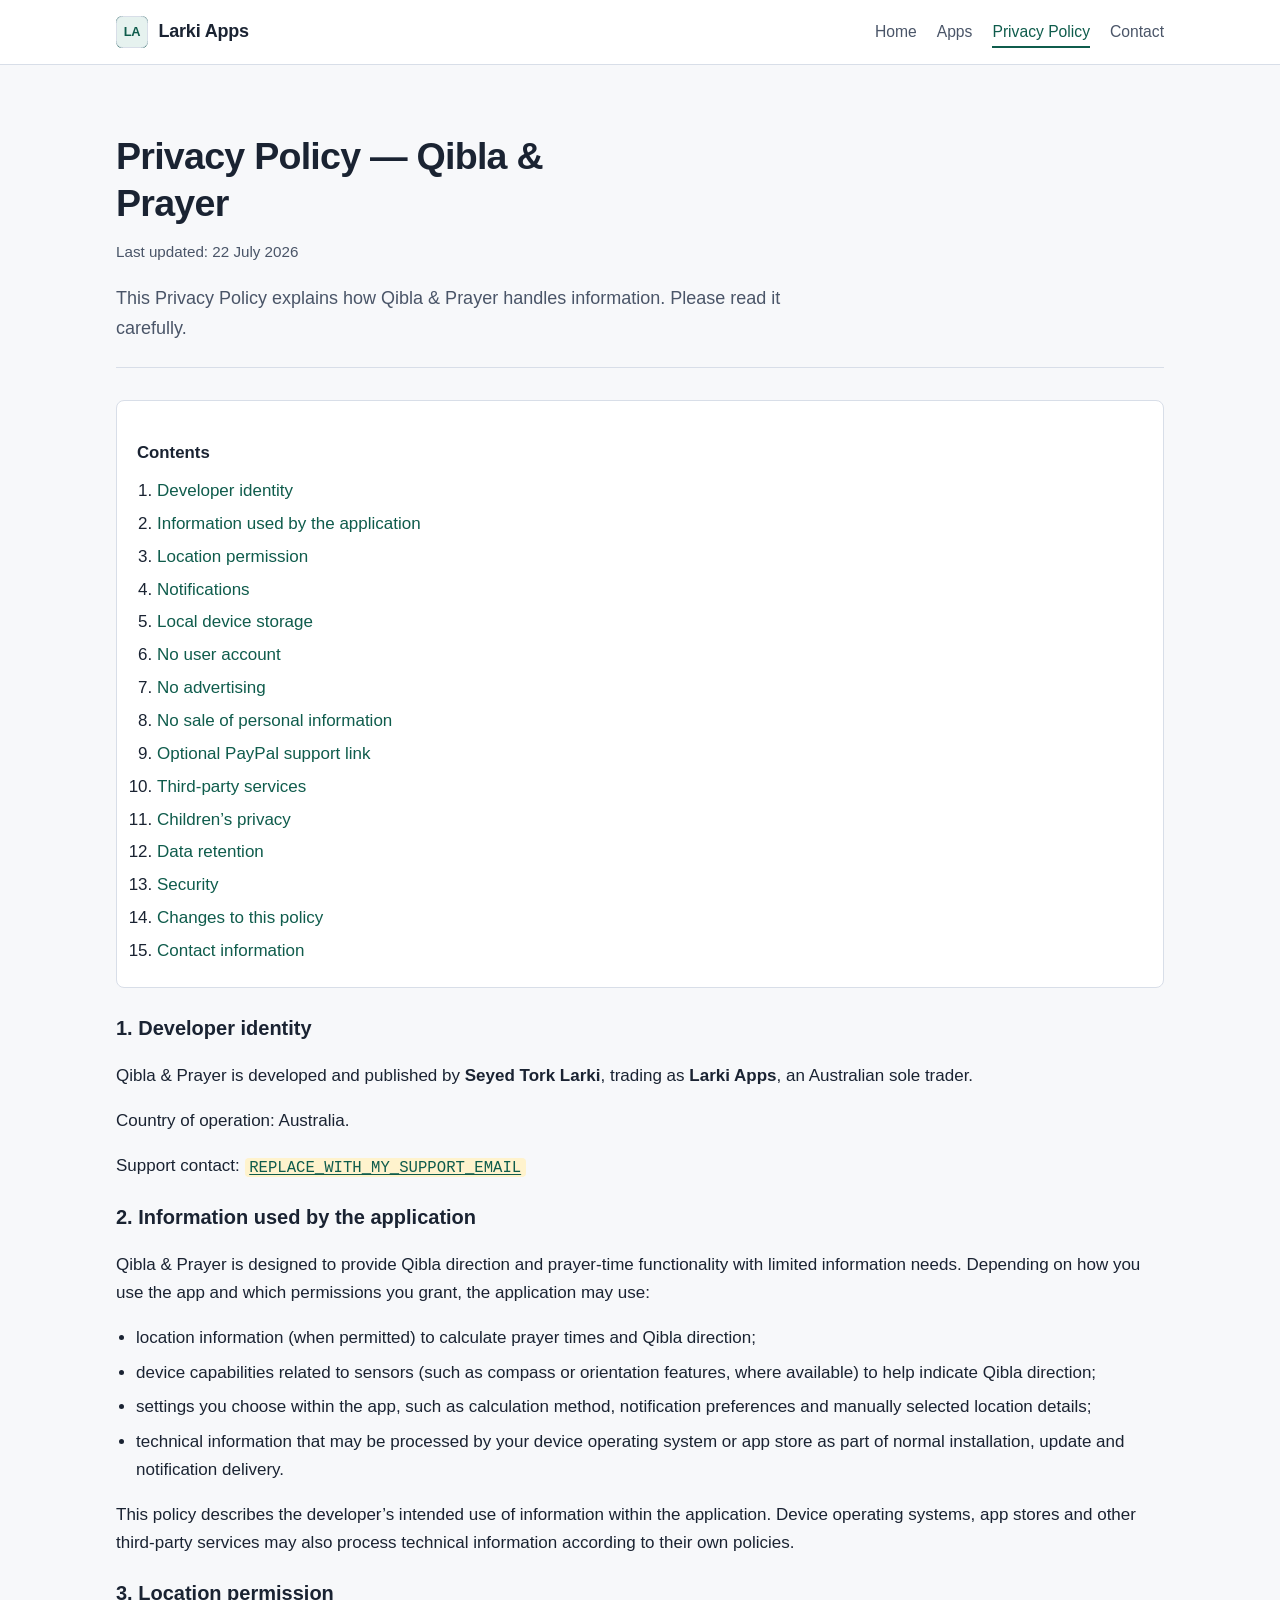
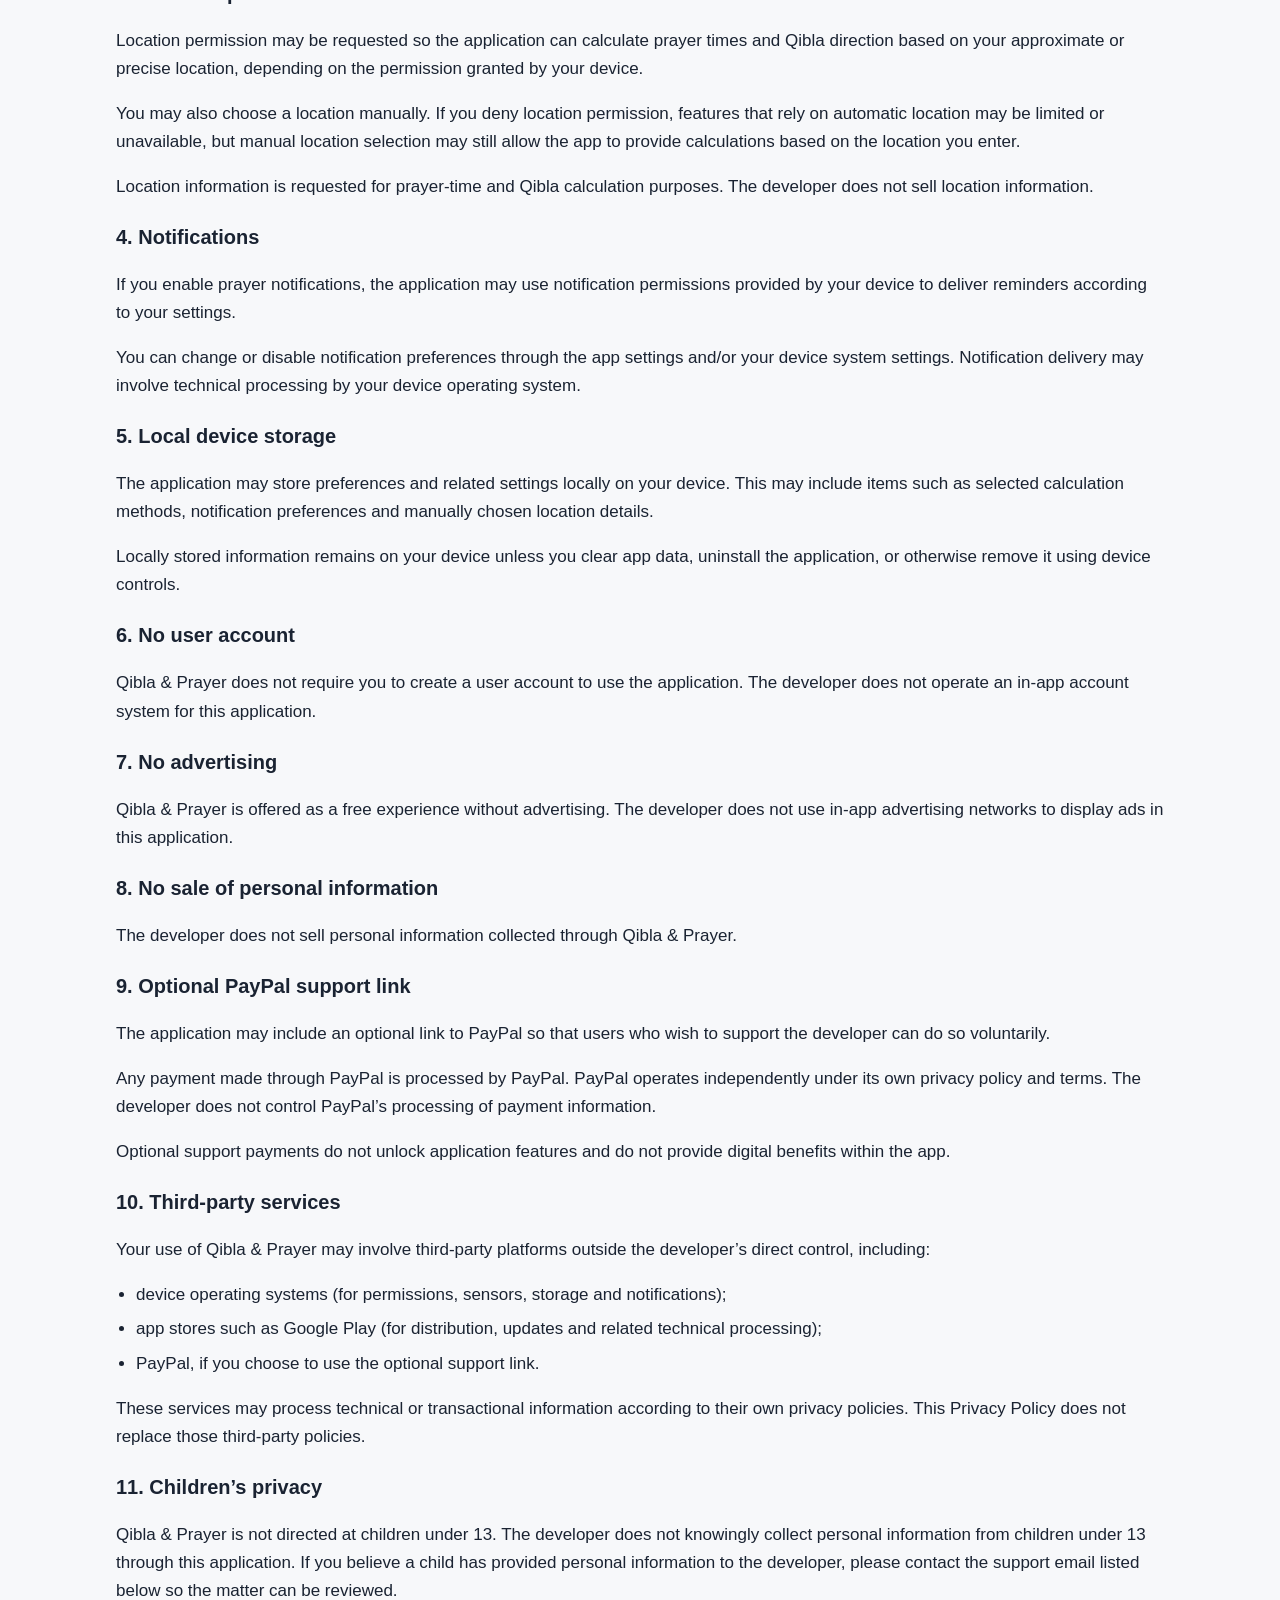
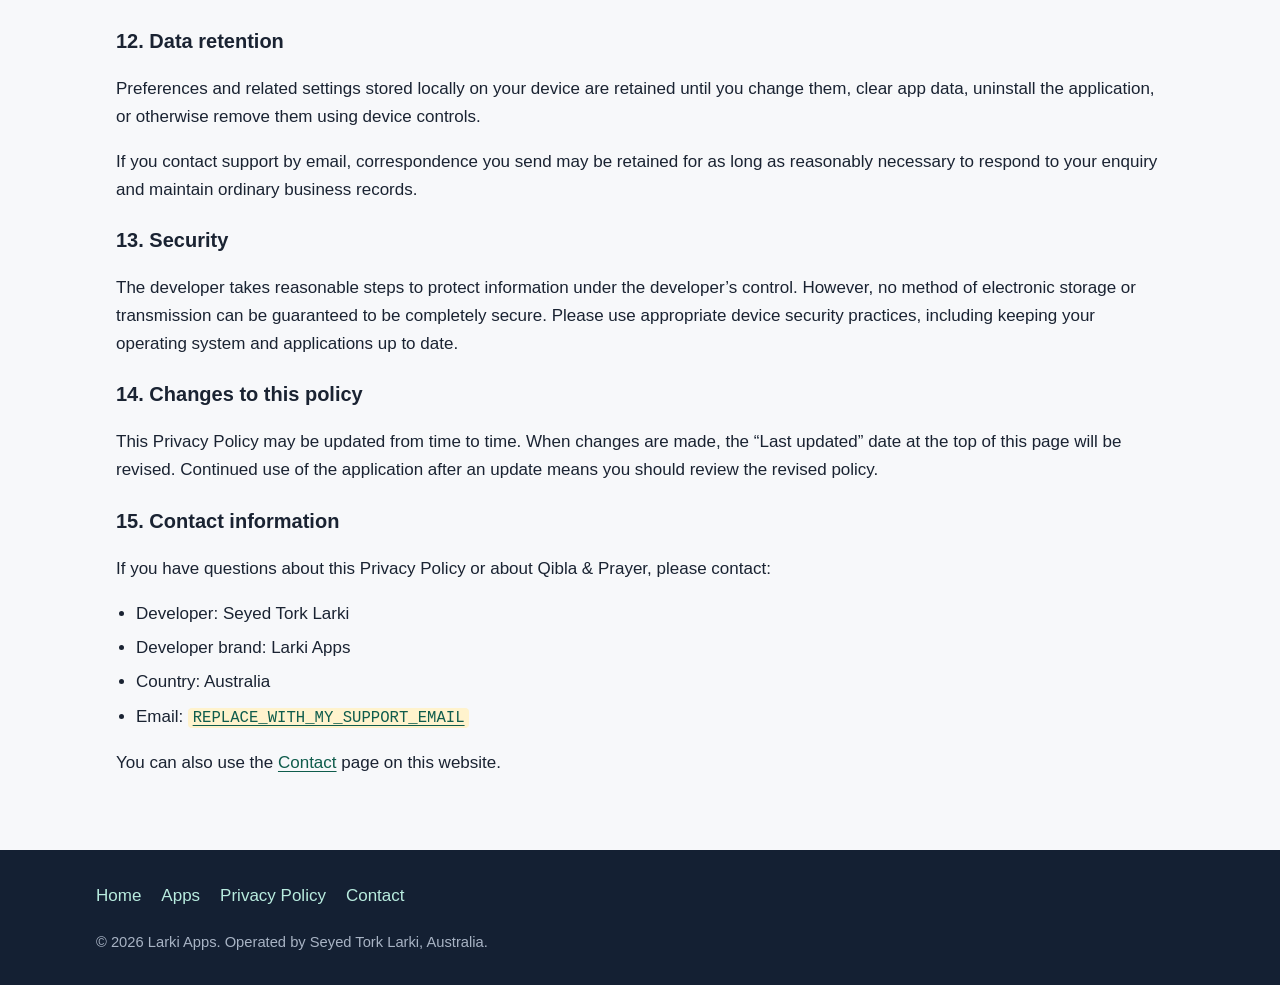
==== privacy-policy.html @ 6a40745f "Initial Larki Apps website Co-authored-by: Cursor <cursoragent@cursor.com>" ====
<!DOCTYPE html>
<html lang="en-AU">
<head>
  <meta charset="utf-8">
  <meta name="viewport" content="width=device-width, initial-scale=1">
  <title>Privacy Policy — Qibla &amp; Prayer | Larki Apps</title>
  <meta name="description" content="Privacy Policy for Qibla &amp; Prayer by Larki Apps. Last updated 22 July 2026. Explains location use, notifications, storage and contact details.">
  <meta name="author" content="Seyed Tork Larki">
  <link rel="canonical" href="privacy-policy.html">

  <meta property="og:type" content="website">
  <meta property="og:title" content="Privacy Policy — Qibla &amp; Prayer">
  <meta property="og:description" content="Privacy Policy for Qibla &amp; Prayer by Larki Apps. Last updated 22 July 2026.">
  <meta property="og:image" content="assets/qibla_app_icon.png">
  <meta property="og:locale" content="en_AU">
  <meta name="twitter:card" content="summary">
  <meta name="twitter:title" content="Privacy Policy — Qibla &amp; Prayer">
  <meta name="twitter:description" content="Privacy Policy for Qibla &amp; Prayer by Larki Apps.">

  <link rel="icon" href="assets/qibla_app_icon.png" type="image/png">
  <link rel="stylesheet" href="styles.css">
</head>
<body>
  <a class="skip-link" href="#main">Skip to content</a>

  <header class="site-header">
    <div class="header-inner">
      <a class="brand" href="index.html">
        <span class="brand-mark" aria-hidden="true">
          <img class="brand-mark-img" src="assets/qibla_app_icon.png" alt="" data-fallback="LA" width="32" height="32">
        </span>
        <span>Larki Apps</span>
      </a>
      <button class="nav-toggle" type="button" aria-controls="site-nav" aria-expanded="false" aria-label="Open menu">Menu</button>
      <nav class="site-nav" id="site-nav" aria-label="Primary">
        <ul>
          <li><a href="index.html">Home</a></li>
          <li><a href="apps.html">Apps</a></li>
          <li><a href="privacy-policy.html" aria-current="page">Privacy Policy</a></li>
          <li><a href="contact.html">Contact</a></li>
        </ul>
      </nav>
    </div>
  </header>

  <main id="main">
    <div class="container policy">
      <header class="page-hero">
        <h1>Privacy Policy — Qibla &amp; Prayer</h1>
        <p class="meta-line">Last updated: 22 July 2026</p>
        <p class="lead">This Privacy Policy explains how Qibla &amp; Prayer handles information. Please read it carefully.</p>
      </header>

      <nav class="policy-toc" aria-label="Privacy policy contents">
        <h2>Contents</h2>
        <ol>
          <li><a href="#developer-identity">Developer identity</a></li>
          <li><a href="#information-used">Information used by the application</a></li>
          <li><a href="#location">Location permission</a></li>
          <li><a href="#notifications">Notifications</a></li>
          <li><a href="#local-storage">Local device storage</a></li>
          <li><a href="#no-account">No user account</a></li>
          <li><a href="#no-advertising">No advertising</a></li>
          <li><a href="#no-sale">No sale of personal information</a></li>
          <li><a href="#paypal">Optional PayPal support link</a></li>
          <li><a href="#third-parties">Third-party services</a></li>
          <li><a href="#children">Children’s privacy</a></li>
          <li><a href="#retention">Data retention</a></li>
          <li><a href="#security">Security</a></li>
          <li><a href="#changes">Changes to this policy</a></li>
          <li><a href="#contact">Contact information</a></li>
        </ol>
      </nav>

      <section id="developer-identity" aria-labelledby="developer-identity-heading">
        <h2 id="developer-identity-heading">1. Developer identity</h2>
        <p>Qibla &amp; Prayer is developed and published by <strong>Seyed Tork Larki</strong>, trading as <strong>Larki Apps</strong>, an Australian sole trader.</p>
        <p>Country of operation: Australia.</p>
        <p>Support contact: <a href="mailto:REPLACE_WITH_MY_SUPPORT_EMAIL"><span class="replace-me">REPLACE_WITH_MY_SUPPORT_EMAIL</span></a></p>
      </section>

      <section id="information-used" aria-labelledby="information-used-heading">
        <h2 id="information-used-heading">2. Information used by the application</h2>
        <p>Qibla &amp; Prayer is designed to provide Qibla direction and prayer-time functionality with limited information needs. Depending on how you use the app and which permissions you grant, the application may use:</p>
        <ul>
          <li>location information (when permitted) to calculate prayer times and Qibla direction;</li>
          <li>device capabilities related to sensors (such as compass or orientation features, where available) to help indicate Qibla direction;</li>
          <li>settings you choose within the app, such as calculation method, notification preferences and manually selected location details;</li>
          <li>technical information that may be processed by your device operating system or app store as part of normal installation, update and notification delivery.</li>
        </ul>
        <p>This policy describes the developer’s intended use of information within the application. Device operating systems, app stores and other third-party services may also process technical information according to their own policies.</p>
      </section>

      <section id="location" aria-labelledby="location-heading">
        <h2 id="location-heading">3. Location permission</h2>
        <p>Location permission may be requested so the application can calculate prayer times and Qibla direction based on your approximate or precise location, depending on the permission granted by your device.</p>
        <p>You may also choose a location manually. If you deny location permission, features that rely on automatic location may be limited or unavailable, but manual location selection may still allow the app to provide calculations based on the location you enter.</p>
        <p>Location information is requested for prayer-time and Qibla calculation purposes. The developer does not sell location information.</p>
      </section>

      <section id="notifications" aria-labelledby="notifications-heading">
        <h2 id="notifications-heading">4. Notifications</h2>
        <p>If you enable prayer notifications, the application may use notification permissions provided by your device to deliver reminders according to your settings.</p>
        <p>You can change or disable notification preferences through the app settings and/or your device system settings. Notification delivery may involve technical processing by your device operating system.</p>
      </section>

      <section id="local-storage" aria-labelledby="local-storage-heading">
        <h2 id="local-storage-heading">5. Local device storage</h2>
        <p>The application may store preferences and related settings locally on your device. This may include items such as selected calculation methods, notification preferences and manually chosen location details.</p>
        <p>Locally stored information remains on your device unless you clear app data, uninstall the application, or otherwise remove it using device controls.</p>
      </section>

      <section id="no-account" aria-labelledby="no-account-heading">
        <h2 id="no-account-heading">6. No user account</h2>
        <p>Qibla &amp; Prayer does not require you to create a user account to use the application. The developer does not operate an in-app account system for this application.</p>
      </section>

      <section id="no-advertising" aria-labelledby="no-advertising-heading">
        <h2 id="no-advertising-heading">7. No advertising</h2>
        <p>Qibla &amp; Prayer is offered as a free experience without advertising. The developer does not use in-app advertising networks to display ads in this application.</p>
      </section>

      <section id="no-sale" aria-labelledby="no-sale-heading">
        <h2 id="no-sale-heading">8. No sale of personal information</h2>
        <p>The developer does not sell personal information collected through Qibla &amp; Prayer.</p>
      </section>

      <section id="paypal" aria-labelledby="paypal-heading">
        <h2 id="paypal-heading">9. Optional PayPal support link</h2>
        <p>The application may include an optional link to PayPal so that users who wish to support the developer can do so voluntarily.</p>
        <p>Any payment made through PayPal is processed by PayPal. PayPal operates independently under its own privacy policy and terms. The developer does not control PayPal’s processing of payment information.</p>
        <p>Optional support payments do not unlock application features and do not provide digital benefits within the app.</p>
      </section>

      <section id="third-parties" aria-labelledby="third-parties-heading">
        <h2 id="third-parties-heading">10. Third-party services</h2>
        <p>Your use of Qibla &amp; Prayer may involve third-party platforms outside the developer’s direct control, including:</p>
        <ul>
          <li>device operating systems (for permissions, sensors, storage and notifications);</li>
          <li>app stores such as Google Play (for distribution, updates and related technical processing);</li>
          <li>PayPal, if you choose to use the optional support link.</li>
        </ul>
        <p>These services may process technical or transactional information according to their own privacy policies. This Privacy Policy does not replace those third-party policies.</p>
      </section>

      <section id="children" aria-labelledby="children-heading">
        <h2 id="children-heading">11. Children’s privacy</h2>
        <p>Qibla &amp; Prayer is not directed at children under 13. The developer does not knowingly collect personal information from children under 13 through this application. If you believe a child has provided personal information to the developer, please contact the support email listed below so the matter can be reviewed.</p>
      </section>

      <section id="retention" aria-labelledby="retention-heading">
        <h2 id="retention-heading">12. Data retention</h2>
        <p>Preferences and related settings stored locally on your device are retained until you change them, clear app data, uninstall the application, or otherwise remove them using device controls.</p>
        <p>If you contact support by email, correspondence you send may be retained for as long as reasonably necessary to respond to your enquiry and maintain ordinary business records.</p>
      </section>

      <section id="security" aria-labelledby="security-heading">
        <h2 id="security-heading">13. Security</h2>
        <p>The developer takes reasonable steps to protect information under the developer’s control. However, no method of electronic storage or transmission can be guaranteed to be completely secure. Please use appropriate device security practices, including keeping your operating system and applications up to date.</p>
      </section>

      <section id="changes" aria-labelledby="changes-heading">
        <h2 id="changes-heading">14. Changes to this policy</h2>
        <p>This Privacy Policy may be updated from time to time. When changes are made, the “Last updated” date at the top of this page will be revised. Continued use of the application after an update means you should review the revised policy.</p>
      </section>

      <section id="contact" aria-labelledby="contact-heading">
        <h2 id="contact-heading">15. Contact information</h2>
        <p>If you have questions about this Privacy Policy or about Qibla &amp; Prayer, please contact:</p>
        <ul>
          <li>Developer: Seyed Tork Larki</li>
          <li>Developer brand: Larki Apps</li>
          <li>Country: Australia</li>
          <li>Email: <a href="mailto:REPLACE_WITH_MY_SUPPORT_EMAIL"><span class="replace-me">REPLACE_WITH_MY_SUPPORT_EMAIL</span></a></li>
        </ul>
        <p>You can also use the <a href="contact.html">Contact</a> page on this website.</p>
      </section>
    </div>
  </main>

  <footer class="site-footer">
    <div class="footer-inner">
      <nav class="footer-nav" aria-label="Footer">
        <ul>
          <li><a href="index.html">Home</a></li>
          <li><a href="apps.html">Apps</a></li>
          <li><a href="privacy-policy.html">Privacy Policy</a></li>
          <li><a href="contact.html">Contact</a></li>
        </ul>
      </nav>
      <p class="footer-copy">&copy; 2026 Larki Apps. Operated by Seyed Tork Larki, Australia.</p>
    </div>
  </footer>

  <script src="script.js" defer></script>
</body>
</html>
---- styles.css ----
/* Larki Apps — publisher website
   Plain CSS only. System fonts. No external dependencies. */

:root {
  --color-bg: #f7f8fa;
  --color-surface: #ffffff;
  --color-text: #1a2332;
  --color-text-muted: #4a5568;
  --color-border: #d8dee8;
  --color-accent: #0f5c4c;
  --color-accent-hover: #0a4338;
  --color-accent-soft: #e6f2ef;
  --color-focus: #1a6bff;
  --color-disclaimer-bg: #f4f1e8;
  --color-disclaimer-border: #c4b89a;
  --max-width: 68rem;
  --header-height: 4rem;
  --radius: 0.5rem;
  --shadow: 0 1px 2px rgba(26, 35, 50, 0.06), 0 4px 12px rgba(26, 35, 50, 0.04);
  --font: "Segoe UI", "Helvetica Neue", Arial, sans-serif;
  --font-mono: ui-monospace, "Cascadia Code", "Segoe UI Mono", Consolas, monospace;
}

*,
*::before,
*::after {
  box-sizing: border-box;
}

html {
  scroll-behavior: smooth;
}

body {
  margin: 0;
  font-family: var(--font);
  font-size: 1.0625rem;
  line-height: 1.65;
  color: var(--color-text);
  background: var(--color-bg);
  min-height: 100vh;
  display: flex;
  flex-direction: column;
}

img {
  max-width: 100%;
  height: auto;
  display: block;
}

a {
  color: var(--color-accent);
  text-decoration-thickness: 1px;
  text-underline-offset: 0.15em;
}

a:hover {
  color: var(--color-accent-hover);
}

a:focus-visible,
button:focus-visible,
.nav-toggle:focus-visible {
  outline: 3px solid var(--color-focus);
  outline-offset: 2px;
}

.skip-link {
  position: absolute;
  left: 0.75rem;
  top: -3rem;
  z-index: 1000;
  padding: 0.5rem 0.85rem;
  background: var(--color-text);
  color: #fff;
  border-radius: var(--radius);
  text-decoration: none;
}

.skip-link:focus {
  top: 0.75rem;
}

/* Header & navigation */

.site-header {
  position: sticky;
  top: 0;
  z-index: 100;
  background: rgba(255, 255, 255, 0.96);
  border-bottom: 1px solid var(--color-border);
  backdrop-filter: blur(6px);
}

.header-inner {
  max-width: var(--max-width);
  margin: 0 auto;
  padding: 0 1.25rem;
  min-height: var(--header-height);
  display: flex;
  align-items: center;
  justify-content: space-between;
  gap: 1rem;
}

.brand {
  display: inline-flex;
  align-items: center;
  gap: 0.65rem;
  color: var(--color-text);
  text-decoration: none;
  font-weight: 700;
  font-size: 1.125rem;
  letter-spacing: -0.01em;
}

.brand:hover {
  color: var(--color-accent);
}

.brand-mark {
  width: 2rem;
  height: 2rem;
  border-radius: 0.4rem;
  background: var(--color-accent);
  color: #fff;
  display: inline-flex;
  align-items: center;
  justify-content: center;
  font-size: 0.85rem;
  font-weight: 700;
  flex-shrink: 0;
}

.brand-mark img {
  width: 100%;
  height: 100%;
  object-fit: cover;
  border-radius: inherit;
}

.nav-toggle {
  display: none;
  background: var(--color-surface);
  border: 1px solid var(--color-border);
  border-radius: var(--radius);
  padding: 0.45rem 0.7rem;
  font: inherit;
  font-size: 0.95rem;
  color: var(--color-text);
  cursor: pointer;
}

.site-nav ul {
  list-style: none;
  margin: 0;
  padding: 0;
  display: flex;
  flex-wrap: wrap;
  gap: 0.25rem 1.25rem;
}

.site-nav a {
  color: var(--color-text-muted);
  text-decoration: none;
  font-weight: 500;
  font-size: 0.98rem;
  padding: 0.35rem 0;
  border-bottom: 2px solid transparent;
}

.site-nav a:hover,
.site-nav a[aria-current="page"] {
  color: var(--color-accent);
  border-bottom-color: var(--color-accent);
}

/* Layout */

main {
  flex: 1;
}

.container {
  max-width: var(--max-width);
  margin: 0 auto;
  padding: 2rem 1.25rem 3.5rem;
}

.page-hero {
  padding: 2.25rem 0 1.5rem;
  border-bottom: 1px solid var(--color-border);
  margin-bottom: 2rem;
}

.page-hero h1 {
  margin: 0 0 0.75rem;
  font-size: clamp(1.75rem, 4vw, 2.35rem);
  line-height: 1.25;
  letter-spacing: -0.02em;
  max-width: 22ch;
}

.page-hero.wide h1 {
  max-width: 28ch;
}

.lead {
  margin: 0;
  font-size: 1.125rem;
  color: var(--color-text-muted);
  max-width: 42rem;
}

.section {
  margin-bottom: 2.5rem;
}

.section h2 {
  margin: 0 0 0.85rem;
  font-size: 1.35rem;
  letter-spacing: -0.015em;
}

.section p {
  margin: 0 0 1rem;
  color: var(--color-text);
}

.section p:last-child {
  margin-bottom: 0;
}

.meta-line {
  margin: 0 0 1.25rem;
  color: var(--color-text-muted);
  font-size: 0.95rem;
}

/* Cards & featured app */

.card-grid {
  display: grid;
  gap: 1.25rem;
  grid-template-columns: 1fr;
}

@media (min-width: 640px) {
  .card-grid {
    grid-template-columns: repeat(2, 1fr);
  }
}

@media (min-width: 960px) {
  .card-grid.three {
    grid-template-columns: repeat(3, 1fr);
  }
}

.card {
  background: var(--color-surface);
  border: 1px solid var(--color-border);
  border-radius: var(--radius);
  padding: 1.35rem;
  box-shadow: var(--shadow);
}

.app-card {
  display: flex;
  flex-direction: column;
  gap: 1rem;
  height: 100%;
}

.app-card-header {
  display: flex;
  gap: 1rem;
  align-items: flex-start;
}

.app-icon,
.app-icon-placeholder {
  width: 4.5rem;
  height: 4.5rem;
  border-radius: 1rem;
  flex-shrink: 0;
  background: var(--color-accent-soft);
  border: 1px solid var(--color-border);
  object-fit: cover;
}

.app-icon-placeholder {
  display: flex;
  align-items: center;
  justify-content: center;
  color: var(--color-accent);
  font-weight: 700;
  font-size: 0.8rem;
  text-align: center;
  padding: 0.35rem;
  line-height: 1.2;
}

.app-card h3 {
  margin: 0 0 0.35rem;
  font-size: 1.2rem;
}

.app-card .app-tagline {
  margin: 0;
  color: var(--color-text-muted);
  font-size: 0.98rem;
}

.app-card .app-body {
  flex: 1;
  margin: 0;
  color: var(--color-text-muted);
  font-size: 0.98rem;
}

.featured-app {
  display: grid;
  gap: 1.5rem;
  background: var(--color-surface);
  border: 1px solid var(--color-border);
  border-radius: var(--radius);
  padding: 1.5rem;
  box-shadow: var(--shadow);
}

@media (min-width: 768px) {
  .featured-app {
    grid-template-columns: auto 1fr;
    align-items: start;
  }
}

.featured-app .app-icon,
.featured-app .app-icon-placeholder {
  width: 5.5rem;
  height: 5.5rem;
}

.featured-app h2 {
  margin: 0 0 0.4rem;
  font-size: 1.45rem;
}

.business-box {
  background: var(--color-accent-soft);
  border: 1px solid #c5ddd6;
  border-radius: var(--radius);
  padding: 1.25rem 1.4rem;
}

.business-box h2 {
  margin-top: 0;
}

.business-box dl {
  margin: 0;
  display: grid;
  gap: 0.65rem;
}

.business-box dt {
  font-weight: 650;
  font-size: 0.85rem;
  text-transform: uppercase;
  letter-spacing: 0.04em;
  color: var(--color-text-muted);
}

.business-box dd {
  margin: 0.15rem 0 0;
}

/* Buttons */

.btn-row {
  display: flex;
  flex-wrap: wrap;
  gap: 0.75rem;
  margin-top: 1.15rem;
}

.btn {
  display: inline-flex;
  align-items: center;
  justify-content: center;
  gap: 0.4rem;
  padding: 0.65rem 1.15rem;
  border-radius: var(--radius);
  font: inherit;
  font-weight: 600;
  font-size: 0.98rem;
  text-decoration: none;
  border: 1px solid transparent;
  cursor: pointer;
  line-height: 1.3;
}

.btn-primary {
  background: var(--color-accent);
  color: #fff;
}

.btn-primary:hover {
  background: var(--color-accent-hover);
  color: #fff;
}

.btn-secondary {
  background: var(--color-surface);
  color: var(--color-text);
  border-color: var(--color-border);
}

.btn-secondary:hover {
  border-color: var(--color-accent);
  color: var(--color-accent);
}

/* Feature list */

.feature-list {
  margin: 0;
  padding: 0;
  list-style: none;
  display: grid;
  gap: 0.65rem;
}

.feature-list li {
  position: relative;
  padding: 0.75rem 0.9rem 0.75rem 2.4rem;
  background: var(--color-surface);
  border: 1px solid var(--color-border);
  border-radius: var(--radius);
}

.feature-list li::before {
  content: "";
  position: absolute;
  left: 0.9rem;
  top: 1.15rem;
  width: 0.55rem;
  height: 0.55rem;
  border-radius: 50%;
  background: var(--color-accent);
}

.disclaimer {
  background: var(--color-disclaimer-bg);
  border: 1px solid var(--color-disclaimer-border);
  border-left: 4px solid #8a7340;
  border-radius: var(--radius);
  padding: 1.1rem 1.25rem;
}

.disclaimer h2,
.disclaimer h3 {
  margin: 0 0 0.5rem;
  font-size: 1.05rem;
}

.disclaimer p {
  margin: 0;
  color: var(--color-text);
}

/* Screenshot gallery */

.gallery {
  display: grid;
  gap: 1rem;
  grid-template-columns: 1fr;
}

@media (min-width: 560px) {
  .gallery {
    grid-template-columns: repeat(2, 1fr);
  }
}

@media (min-width: 900px) {
  .gallery {
    grid-template-columns: repeat(3, 1fr);
  }
}

.gallery figure {
  margin: 0;
  background: var(--color-surface);
  border: 1px solid var(--color-border);
  border-radius: var(--radius);
  overflow: hidden;
  box-shadow: var(--shadow);
}

.gallery img,
.gallery .image-placeholder {
  width: 100%;
  aspect-ratio: 9 / 16;
  object-fit: cover;
  background: linear-gradient(160deg, #e8eef2 0%, #d5e0e8 100%);
}

.gallery .image-placeholder {
  display: flex;
  align-items: center;
  justify-content: center;
  color: var(--color-text-muted);
  font-size: 0.95rem;
  text-align: center;
  padding: 1rem;
}

.gallery figcaption {
  padding: 0.65rem 0.85rem;
  font-size: 0.9rem;
  color: var(--color-text-muted);
  border-top: 1px solid var(--color-border);
}

/* Contact */

.contact-list {
  margin: 0;
  padding: 0;
  list-style: none;
  display: grid;
  gap: 1rem;
  max-width: 36rem;
}

.contact-list li {
  background: var(--color-surface);
  border: 1px solid var(--color-border);
  border-radius: var(--radius);
  padding: 1rem 1.15rem;
  box-shadow: var(--shadow);
}

.contact-list .label {
  display: block;
  font-size: 0.8rem;
  font-weight: 650;
  text-transform: uppercase;
  letter-spacing: 0.04em;
  color: var(--color-text-muted);
  margin-bottom: 0.25rem;
}

.contact-list .value {
  font-size: 1.05rem;
  word-break: break-word;
}

.note {
  margin-top: 1.5rem;
  color: var(--color-text-muted);
  font-size: 0.98rem;
  max-width: 40rem;
}

/* Privacy policy */

.policy h2 {
  margin: 2rem 0 0.75rem;
  font-size: 1.25rem;
  padding-top: 0.5rem;
  border-top: 1px solid var(--color-border);
}

.policy h2:first-of-type {
  border-top: none;
  padding-top: 0;
  margin-top: 1.25rem;
}

.policy ul {
  margin: 0 0 1rem;
  padding-left: 1.25rem;
}

.policy li {
  margin-bottom: 0.4rem;
}

.policy-toc {
  background: var(--color-surface);
  border: 1px solid var(--color-border);
  border-radius: var(--radius);
  padding: 1.1rem 1.25rem;
  margin-bottom: 1.5rem;
}

.policy-toc h2 {
  margin: 0 0 0.65rem;
  font-size: 1.05rem;
  border: none;
  padding: 0;
}

.policy-toc ol {
  margin: 0;
  padding-left: 1.25rem;
}

.policy-toc li {
  margin-bottom: 0.3rem;
}

.policy-toc a {
  text-decoration: none;
}

.policy-toc a:hover {
  text-decoration: underline;
}

/* Footer */

.site-footer {
  background: #142033;
  color: #d6dde8;
  padding: 2rem 1.25rem;
  margin-top: auto;
}

.footer-inner {
  max-width: var(--max-width);
  margin: 0 auto;
  display: grid;
  gap: 1.25rem;
}

.site-footer a {
  color: #b8ecdf;
}

.site-footer a:hover {
  color: #fff;
}

.footer-nav ul {
  list-style: none;
  margin: 0;
  padding: 0;
  display: flex;
  flex-wrap: wrap;
  gap: 0.65rem 1.25rem;
}

.footer-nav a {
  text-decoration: none;
  font-weight: 500;
}

.footer-nav a:hover {
  text-decoration: underline;
}

.footer-copy {
  margin: 0;
  font-size: 0.92rem;
  color: #a8b3c4;
  max-width: 40rem;
}

/* Mobile navigation */

@media (max-width: 720px) {
  .nav-toggle {
    display: inline-flex;
    align-items: center;
  }

  .site-nav {
    display: none;
    position: absolute;
    left: 0;
    right: 0;
    top: 100%;
    background: var(--color-surface);
    border-bottom: 1px solid var(--color-border);
    padding: 0.5rem 1.25rem 1rem;
    box-shadow: var(--shadow);
  }

  .site-nav.is-open {
    display: block;
  }

  .site-nav ul {
    flex-direction: column;
    gap: 0;
  }

  .site-nav a {
    display: block;
    padding: 0.75rem 0;
    border-bottom: 1px solid var(--color-border);
  }

  .site-nav li:last-child a {
    border-bottom: none;
  }

  .header-inner {
    position: relative;
  }
}

/* Utility */

.app-hero-header {
  margin-bottom: 1rem;
}

.app-hero-header h1 {
  margin: 0 0 0.5rem;
  max-width: none;
}

.visually-hidden {
  position: absolute;
  width: 1px;
  height: 1px;
  padding: 0;
  margin: -1px;
  overflow: hidden;
  clip: rect(0, 0, 0, 0);
  white-space: nowrap;
  border: 0;
}

.replace-me {
  background: #fff3cd;
  padding: 0.05em 0.3em;
  border-radius: 0.25rem;
  font-family: var(--font-mono);
  font-size: 0.92em;
}
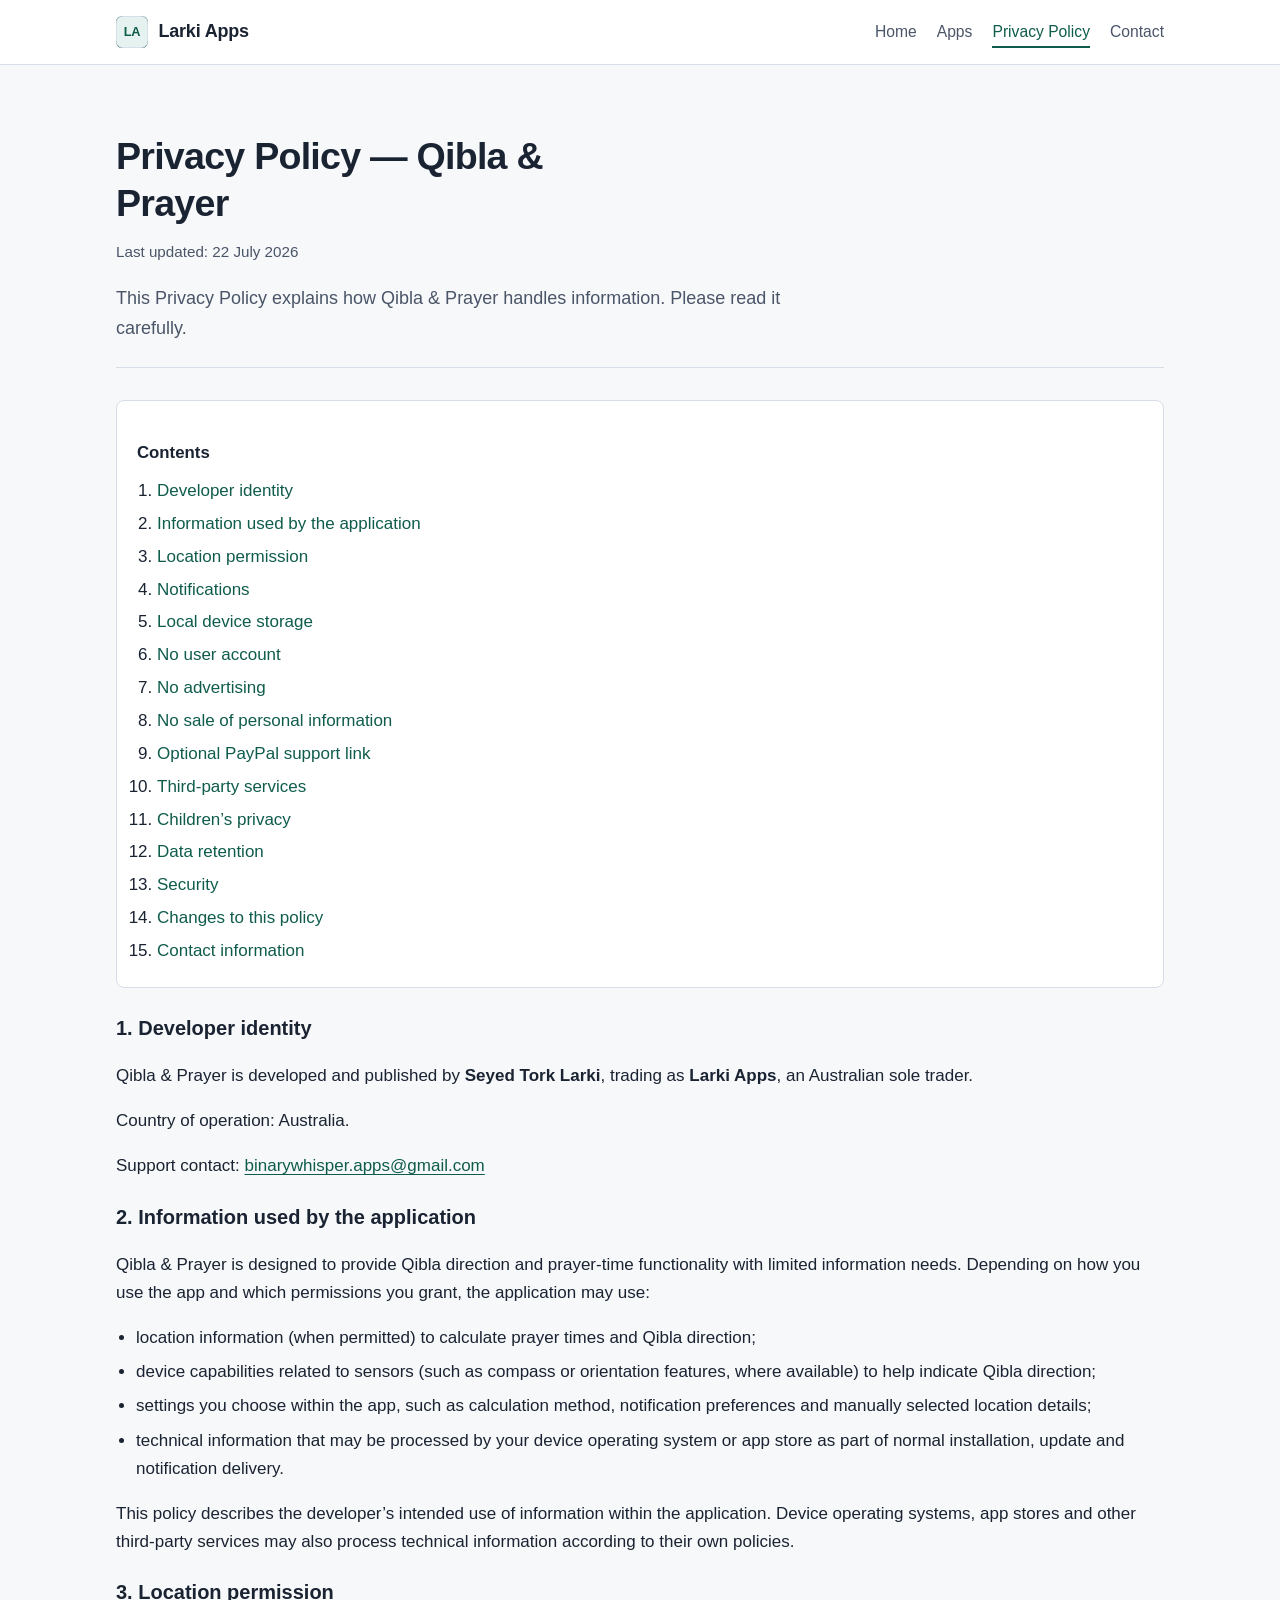
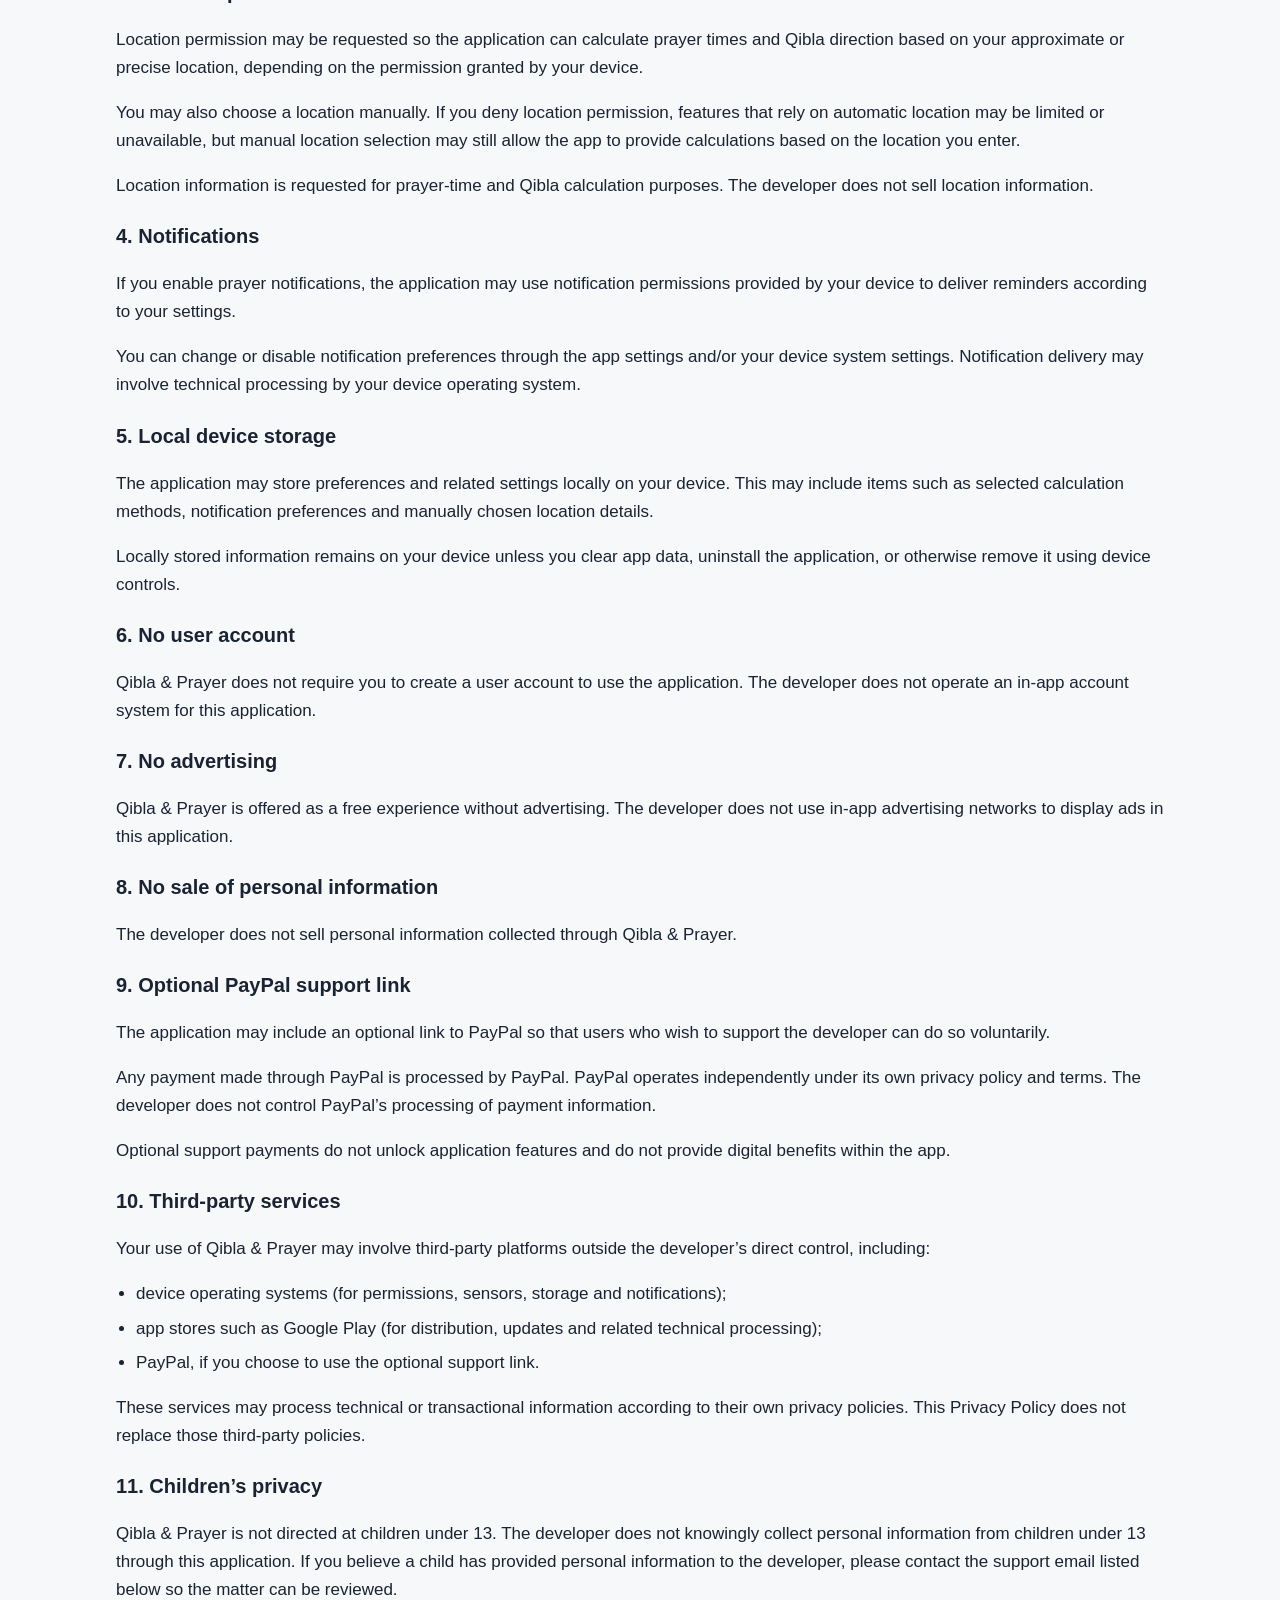
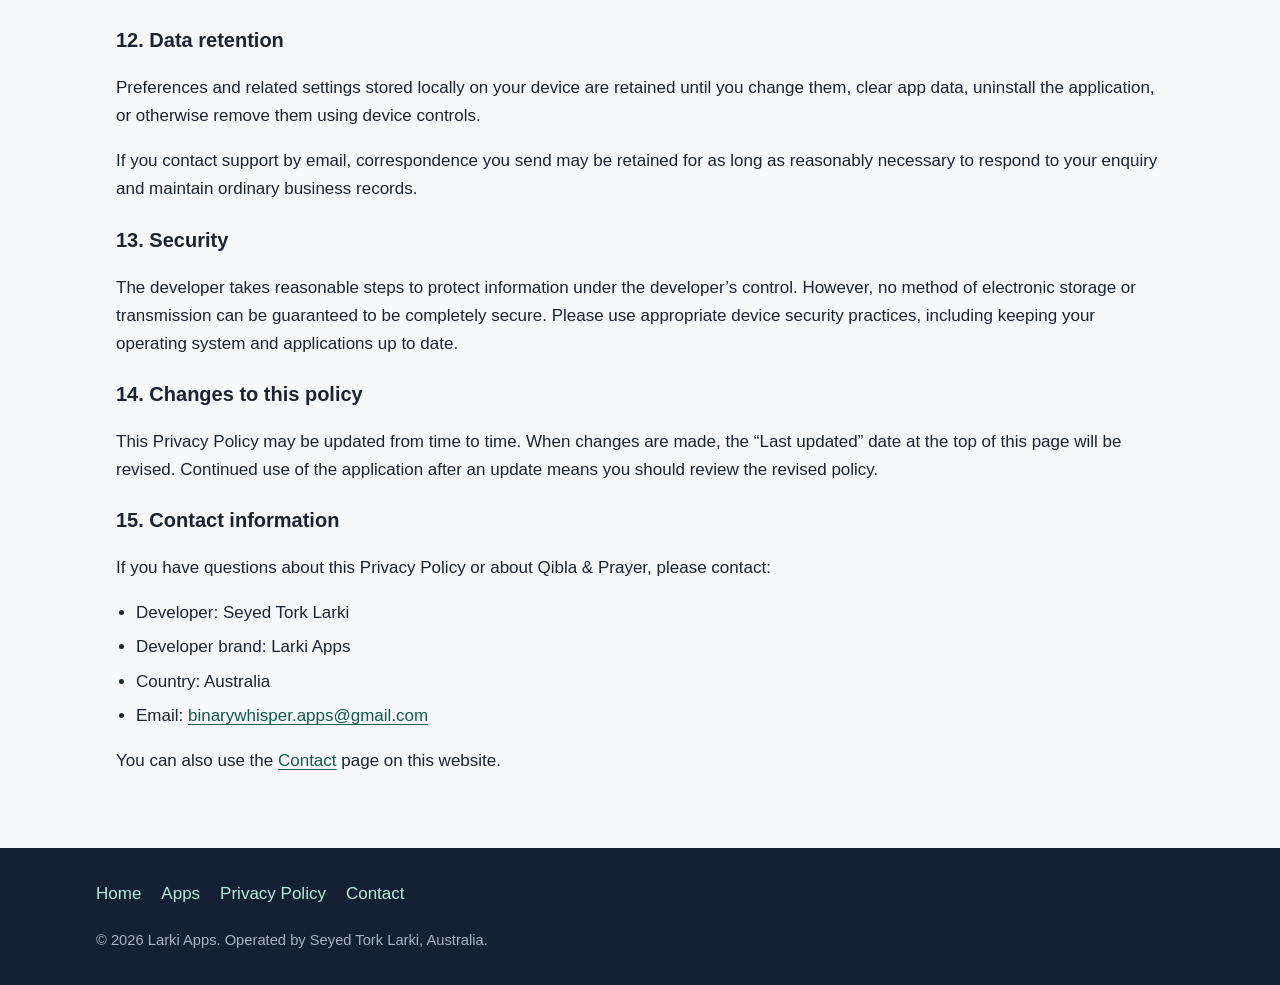
==== commit b280b32e: "Add Larki Apps support email Co-authored-by: Cursor <cursoragent@cursor.com>" ====
--- a/privacy-policy.html
+++ b/privacy-policy.html
@@ -76,7 +76,7 @@
         <h2 id="developer-identity-heading">1. Developer identity</h2>
         <p>Qibla &amp; Prayer is developed and published by <strong>Seyed Tork Larki</strong>, trading as <strong>Larki Apps</strong>, an Australian sole trader.</p>
         <p>Country of operation: Australia.</p>
-        <p>Support contact: <a href="mailto:REPLACE_WITH_MY_SUPPORT_EMAIL"><span class="replace-me">REPLACE_WITH_MY_SUPPORT_EMAIL</span></a></p>
+        <p>Support contact: <a href="mailto:binarywhisper.apps@gmail.com">binarywhisper.apps@gmail.com</a></p>
       </section>
 
       <section id="information-used" aria-labelledby="information-used-heading">
@@ -171,7 +171,7 @@
           <li>Developer: Seyed Tork Larki</li>
           <li>Developer brand: Larki Apps</li>
           <li>Country: Australia</li>
-          <li>Email: <a href="mailto:REPLACE_WITH_MY_SUPPORT_EMAIL"><span class="replace-me">REPLACE_WITH_MY_SUPPORT_EMAIL</span></a></li>
+          <li>Email: <a href="mailto:binarywhisper.apps@gmail.com">binarywhisper.apps@gmail.com</a></li>
         </ul>
         <p>You can also use the <a href="contact.html">Contact</a> page on this website.</p>
       </section>
